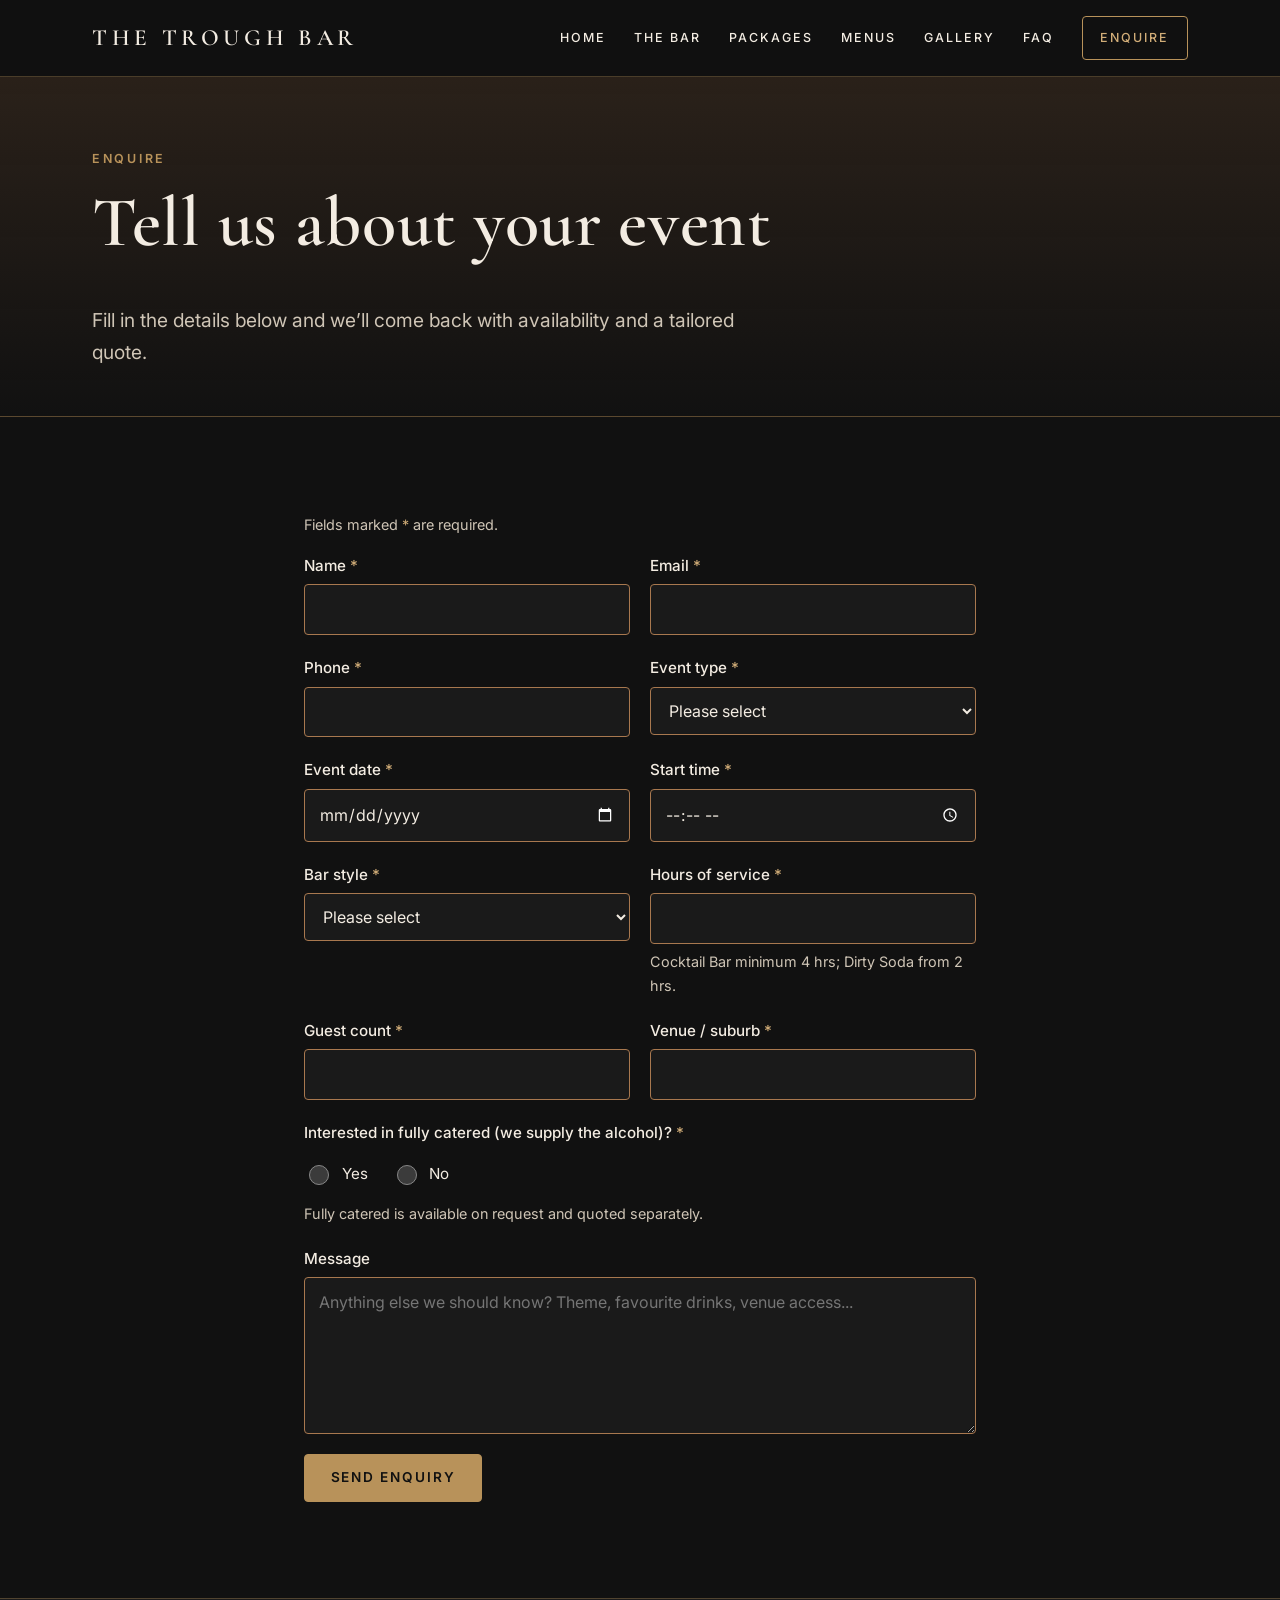
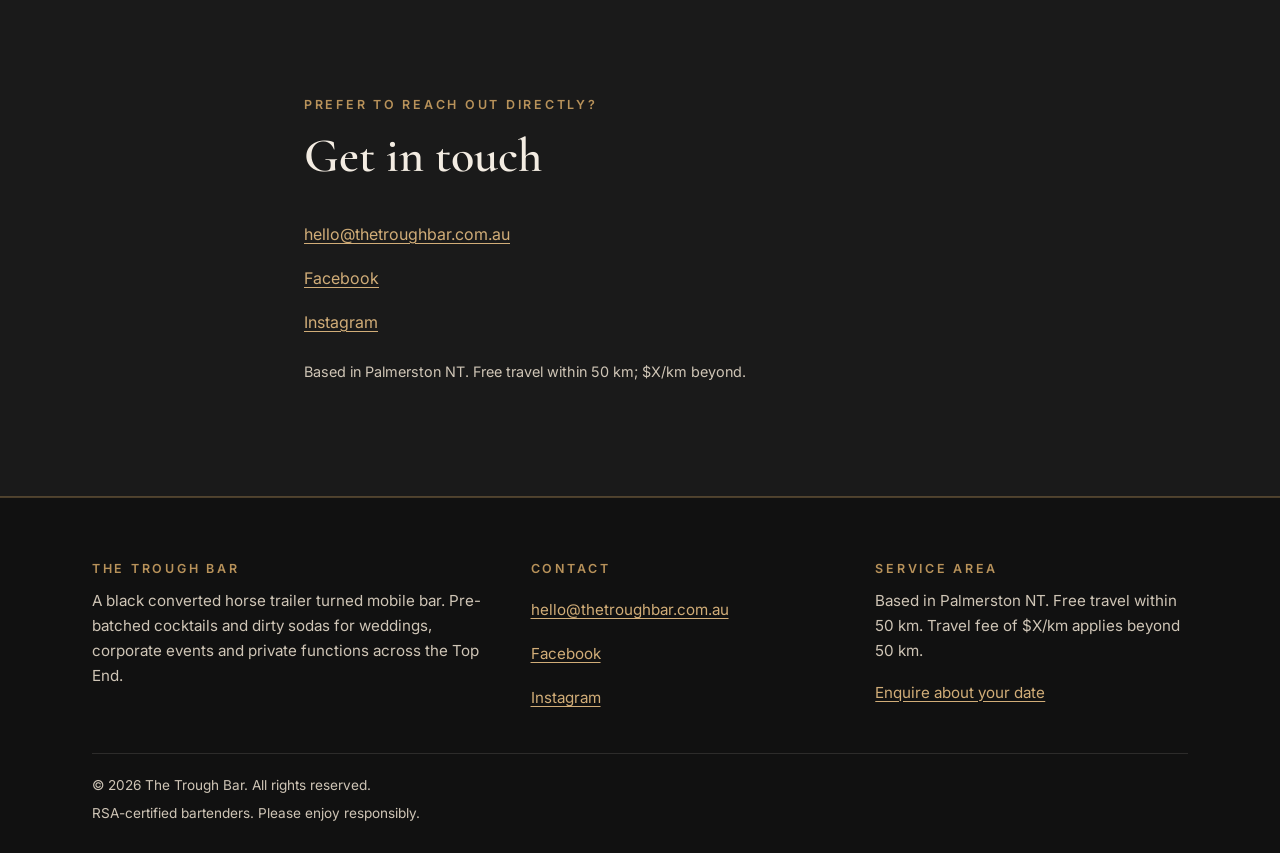
==== enquire.html @ cbacb20b "Build The Trough Bar static website Seven-page mobile-first site (home, the bar, packages, menus, ga" ====
<!DOCTYPE html>
<html lang="en-AU">
<head>
  <meta charset="utf-8">
  <meta name="viewport" content="width=device-width, initial-scale=1">
  <title>Enquire | Book The Trough Bar Mobile Bar, Palmerston NT</title>
  <meta name="description" content="Enquire about booking The Trough Bar for your wedding, corporate event or private function. Tell us your date, venue and guest count for availability and a quote.">
  <meta name="theme-color" content="#111111">
  <meta property="og:type" content="website">
  <meta property="og:site_name" content="The Trough Bar">
  <meta property="og:title" content="Enquire | Book The Trough Bar Mobile Bar, Palmerston NT">
  <meta property="og:description" content="Enquire about booking The Trough Bar for your wedding, corporate event or private function. Tell us your date, venue and guest count for availability and a quote.">
  <link rel="preconnect" href="https://fonts.googleapis.com">
  <link rel="preconnect" href="https://fonts.gstatic.com" crossorigin>
  <link href="https://fonts.googleapis.com/css2?family=Cormorant+Garamond:ital,wght@0,500;0,600;1,500&family=Inter:wght@400;500;600&display=swap" rel="stylesheet">
  <link rel="stylesheet" href="styles.css">
  <script src="main.js"></script>
</head>
<body>
  <a class="skip-link" href="#main">Skip to content</a>

  <header class="site-header">
    <div class="container header-inner">
      <!-- LOGO: replace this text wordmark with the logo image when it is ready -->
      <a class="wordmark" href="index.html">THE TROUGH BAR</a>
      <button class="nav-toggle" type="button" aria-label="Menu" aria-expanded="false" aria-controls="site-nav">
        <span class="nav-toggle__bars" aria-hidden="true"></span>
      </button>
      <nav class="site-nav" id="site-nav" aria-label="Main">
        <ul>
          <li><a href="index.html">Home</a></li>
          <li><a href="the-bar.html">The Bar</a></li>
          <li><a href="packages.html">Packages</a></li>
          <li><a href="menus.html">Menus</a></li>
          <li><a href="gallery.html">Gallery</a></li>
          <li><a href="faq.html">FAQ</a></li>
          <li><a href="enquire.html" aria-current="page" class="nav-cta">Enquire</a></li>
        </ul>
      </nav>
    </div>
  </header>

  <main id="main">
    <section class="page-hero">
      <div class="container">
        <span class="eyebrow">Enquire</span>
        <h1>Tell us about your event</h1>
        <p class="lead">Fill in the details below and we&rsquo;ll come back with availability and a tailored quote.</p>
      </div>
    </section>

    <section class="section">
      <div class="container narrow">
        <p class="muted small">Fields marked <span style="color:var(--brass-lt)">*</span> are required.</p>
        <!-- FORMSPREE: create a form at https://formspree.io, then replace YOUR_FORM_ID below with your form's ID. Submissions are emailed to the address on the Formspree account. -->
        <form class="form" action="https://formspree.io/f/YOUR_FORM_ID" method="POST">
          <input type="hidden" name="_subject" value="New enquiry - The Trough Bar">

          <div class="field">
            <label for="name">Name <span class="req" aria-hidden="true">*</span></label>
            <input id="name" name="name" type="text" autocomplete="name" required>
          </div>
          <div class="field">
            <label for="email">Email <span class="req" aria-hidden="true">*</span></label>
            <input id="email" name="email" type="email" autocomplete="email" inputmode="email" required>
          </div>
          <div class="field">
            <label for="phone">Phone <span class="req" aria-hidden="true">*</span></label>
            <input id="phone" name="phone" type="tel" autocomplete="tel" inputmode="tel" required>
          </div>
          <div class="field">
            <label for="event-type">Event type <span class="req" aria-hidden="true">*</span></label>
            <select id="event-type" name="event_type" required>
              <option value="">Please select</option>
              <option>Wedding</option>
              <option>Corporate</option>
              <option>Private</option>
              <option>Other</option>
            </select>
          </div>
          <div class="field">
            <label for="date">Event date <span class="req" aria-hidden="true">*</span></label>
            <input id="date" name="event_date" type="date" required>
          </div>
          <div class="field">
            <label for="start-time">Start time <span class="req" aria-hidden="true">*</span></label>
            <input id="start-time" name="start_time" type="time" required>
          </div>
          <div class="field">
            <label for="bar-style">Bar style <span class="req" aria-hidden="true">*</span></label>
            <select id="bar-style" name="bar_style" required>
              <option value="">Please select</option>
              <option>Cocktail Bar</option>
              <option>Dirty Soda Bar</option>
              <option>Both</option>
            </select>
          </div>
          <div class="field">
            <label for="hours">Hours of service <span class="req" aria-hidden="true">*</span></label>
            <input id="hours" name="hours_of_service" type="number" inputmode="numeric" min="2" max="12" step="1" aria-describedby="hours-hint" required>
            <p class="hint" id="hours-hint">Cocktail Bar minimum 4 hrs; Dirty Soda from 2 hrs.</p>
          </div>
          <div class="field">
            <label for="guests">Guest count <span class="req" aria-hidden="true">*</span></label>
            <input id="guests" name="guest_count" type="number" inputmode="numeric" min="1" step="1" required>
          </div>
          <div class="field">
            <label for="venue">Venue / suburb <span class="req" aria-hidden="true">*</span></label>
            <input id="venue" name="venue_suburb" type="text" autocomplete="off" required>
          </div>
          <fieldset class="field field--full">
            <legend>Interested in fully catered (we supply the alcohol)? <span class="req" aria-hidden="true">*</span></legend>
            <div class="radio-row">
              <label><input type="radio" name="fully_catered" value="Yes" required> Yes</label>
              <label><input type="radio" name="fully_catered" value="No"> No</label>
            </div>
            <p class="hint">Fully catered is available on request and quoted separately.</p>
          </fieldset>
          <div class="field field--full">
            <label for="message">Message</label>
            <textarea id="message" name="message" rows="5" placeholder="Anything else we should know? Theme, favourite drinks, venue access..."></textarea>
          </div>
          <div class="field field--full">
            <button class="btn" type="submit">Send Enquiry</button>
          </div>
        </form>
      </div>
    </section>

    <section class="section section--alt">
      <div class="container narrow">
        <span class="eyebrow">Prefer to reach out directly?</span>
        <h2>Get in touch</h2>
        <ul class="contact-links">
          <li><a href="mailto:hello@thetroughbar.com.au">hello@thetroughbar.com.au</a></li>
          <li><a href="https://facebook.com/PLACEHOLDER" rel="noopener">Facebook</a></li>
          <li><a href="https://instagram.com/PLACEHOLDER" rel="noopener">Instagram</a></li>
        </ul>
        <p class="muted small" style="margin-top:1rem">Based in Palmerston NT. Free travel within 50&nbsp;km; $X/km beyond.</p>
      </div>
    </section>
  </main>

  <footer class="site-footer">
    <div class="container">
      <div class="footer-grid">
        <div>
          <h2>The Trough Bar</h2>
          <p>A black converted horse trailer turned mobile bar. Pre-batched cocktails and dirty sodas for weddings, corporate events and private functions across the Top End.</p>
        </div>
        <div>
          <h2>Contact</h2>
          <ul>
            <li><a href="mailto:hello@thetroughbar.com.au">hello@thetroughbar.com.au</a></li>
            <li><a href="https://facebook.com/PLACEHOLDER" rel="noopener">Facebook</a></li>
            <li><a href="https://instagram.com/PLACEHOLDER" rel="noopener">Instagram</a></li>
          </ul>
        </div>
        <div>
          <h2>Service area</h2>
          <p>Based in Palmerston NT. Free travel within 50&nbsp;km. Travel fee of $X/km applies beyond 50&nbsp;km.</p>
          <p><a href="enquire.html">Enquire about your date</a></p>
        </div>
      </div>
      <div class="footer-bottom">
        <p>&copy; <span id="year">2026</span> The Trough Bar. All rights reserved.</p>
        <p>RSA-certified bartenders. Please enjoy responsibly.</p>
      </div>
    </div>
  </footer>
</body>
</html>
---- styles.css ----
/* The Trough Bar – shared stylesheet. Mobile-first: base = phones, then 768px and 1100px. */
:root {
  --black: #111;
  --char: #1a1a1a;
  --timber: #6b4a2f;
  --timber-lt: #a8784f;
  --cream: #f3ece2;
  --muted: #cfc5b6;
  --brass: #b8925a;
  --brass-lt: #d1ad78;
  --line: rgba(184, 146, 90, .35);
  --serif: "Cormorant Garamond", Georgia, "Times New Roman", serif;
  --sans: "Inter", system-ui, -apple-system, "Segoe UI", Roboto, Helvetica, Arial, sans-serif;
  --gutter: clamp(1rem, 4vw, 2rem);
  --space: clamp(3rem, 8vw, 6rem);
  --max: 1160px;
  --radius: 4px;
  --header-h: 64px;
}

/* ---------- Base ---------- */
*, *::before, *::after { box-sizing: border-box; }
html {
  color-scheme: dark;
  -webkit-text-size-adjust: 100%;
  text-size-adjust: 100%;
  scroll-behavior: smooth;
  scroll-padding-top: calc(var(--header-h) + 1rem);
}
body {
  margin: 0;
  background: var(--black);
  color: var(--cream);
  font-family: var(--sans);
  font-size: 1rem;
  line-height: 1.65;
  overflow-wrap: break-word;
  -webkit-font-smoothing: antialiased;
}
h1, h2, h3 { font-family: var(--serif); font-weight: 600; line-height: 1.12; margin: 0 0 .6em; text-wrap: balance; }
h1 { font-size: clamp(2.4rem, 8vw, 4.4rem); letter-spacing: .01em; }
h2 { font-size: clamp(1.9rem, 5.5vw, 3rem); }
h3 { font-size: clamp(1.4rem, 3.5vw, 1.75rem); }
p { margin: 0 0 1.1em; }
a { color: var(--brass-lt); text-underline-offset: .2em; }
a:hover { color: var(--cream); }
ul, ol { margin: 0 0 1.1em; padding-left: 1.2em; }
:focus-visible { outline: 2px solid var(--brass-lt); outline-offset: 3px; border-radius: 2px; }
.skip-link { position: absolute; left: -999px; top: 0; z-index: 100; padding: .75rem 1rem; background: var(--brass); color: var(--black); }
.skip-link:focus { left: 0; }

/* ---------- Layout helpers ---------- */
.container { width: 100%; max-width: var(--max); margin: 0 auto; padding: 0 var(--gutter); }
.narrow { max-width: 46rem; }
.section { padding: var(--space) 0; }
.section--alt { background: var(--char); border-top: 1px solid var(--line); border-bottom: 1px solid var(--line); }
.section-head { max-width: 44rem; margin-bottom: clamp(1.5rem, 4vw, 2.5rem); }
.center { text-align: center; margin-left: auto; margin-right: auto; }
.eyebrow { display: block; margin-bottom: .9rem; color: var(--brass); font-size: .78rem; font-weight: 600; letter-spacing: .22em; text-transform: uppercase; }
.lead { color: var(--muted); font-size: clamp(1.05rem, 2.4vw, 1.2rem); }
.muted { color: var(--muted); }
.small { font-size: .9rem; }
.grid { display: grid; gap: clamp(1rem, 3vw, 1.75rem); grid-template-columns: minmax(0, 1fr); }
.split { display: grid; gap: clamp(1.5rem, 5vw, 3.5rem); grid-template-columns: minmax(0, 1fr); align-items: center; }
.stack > * + * { margin-top: 1.25rem; }

/* ---------- Buttons ---------- */
.btn {
  display: inline-flex; align-items: center; justify-content: center;
  min-height: 48px; padding: .75rem 1.6rem;
  background: var(--brass); color: var(--black);
  border: 1px solid var(--brass); border-radius: var(--radius);
  font: 600 .85rem/1.2 var(--sans); letter-spacing: .14em; text-transform: uppercase; text-decoration: none;
  cursor: pointer; transition: background-color .2s, color .2s;
}
.btn:hover { background: var(--brass-lt); border-color: var(--brass-lt); color: var(--black); }
.btn--ghost { background: transparent; color: var(--cream); }
.btn--ghost:hover { background: var(--cream); border-color: var(--cream); color: var(--black); }
.btn-row { display: flex; flex-wrap: wrap; gap: .75rem; margin-top: 1.75rem; }
.center .btn-row, .btn-row.center { justify-content: center; }

/* ---------- Header and navigation ---------- */
.site-header { position: sticky; top: 0; z-index: 50; background: rgba(17, 17, 17, .97); border-bottom: 1px solid var(--line); }
.header-inner { display: flex; flex-wrap: wrap; align-items: center; justify-content: space-between; min-height: var(--header-h); }
.wordmark {
  display: inline-flex; align-items: center; min-height: 44px;
  color: var(--cream); font-family: var(--serif); font-size: clamp(1.15rem, 5vw, 1.45rem); font-weight: 600;
  letter-spacing: .2em; text-decoration: none; white-space: nowrap;
}
.wordmark:hover { color: var(--brass-lt); }
.nav-toggle {
  display: none; align-items: center; justify-content: center;
  width: 48px; height: 48px; margin-right: -.5rem; padding: 0;
  background: none; border: 0; color: var(--cream); cursor: pointer;
}
.js .nav-toggle { display: inline-flex; }
.nav-toggle__bars, .nav-toggle__bars::before, .nav-toggle__bars::after {
  display: block; width: 24px; height: 2px; background: currentColor; transition: transform .2s;
}
.nav-toggle__bars { position: relative; }
.nav-toggle__bars::before, .nav-toggle__bars::after { content: ""; position: absolute; left: 0; }
.nav-toggle__bars::before { top: -7px; }
.nav-toggle__bars::after { top: 7px; }
.nav-toggle[aria-expanded="true"] .nav-toggle__bars { background: transparent; }
.nav-toggle[aria-expanded="true"] .nav-toggle__bars::before { transform: translateY(7px) rotate(45deg); }
.nav-toggle[aria-expanded="true"] .nav-toggle__bars::after { transform: translateY(-7px) rotate(-45deg); }
.site-nav { flex-basis: 100%; max-height: calc(100vh - var(--header-h)); overflow-y: auto; }
.js .site-nav { display: none; }
.js .site-nav.is-open { display: block; }
.site-nav ul { list-style: none; margin: 0; padding: 0 0 1rem; }
.site-nav li { border-top: 1px solid rgba(243, 236, 226, .1); }
.site-nav a {
  display: flex; align-items: center; min-height: 48px;
  color: var(--cream); font-size: .85rem; font-weight: 500; letter-spacing: .16em; text-decoration: none; text-transform: uppercase;
}
.site-nav a:hover, .site-nav a[aria-current="page"] { color: var(--brass-lt); }

/* ---------- Image placeholders ---------- */
.ph {
  display: flex; align-items: center; justify-content: center;
  width: 100%; aspect-ratio: 4 / 3; padding: 1rem;
  background: linear-gradient(135deg, var(--black) 0%, var(--timber) 55%, var(--char) 100%);
  border: 1px solid var(--brass); border-radius: var(--radius);
  color: var(--cream); font-size: .85rem; letter-spacing: .03em; text-align: center;
}
.ph--wide { aspect-ratio: 16 / 9; }
.ph--tall { aspect-ratio: 4 / 5; }
.ph span { max-width: 28ch; }

/* ---------- Hero ---------- */
.hero { padding: clamp(2.5rem, 7vw, 5rem) 0 var(--space); background: radial-gradient(ellipse at 80% 0%, rgba(107, 74, 47, .35), transparent 60%); }
.hero-grid { display: grid; gap: clamp(1.75rem, 5vw, 3.5rem); grid-template-columns: minmax(0, 1fr); align-items: center; }
.page-hero { padding: clamp(2.5rem, 7vw, 4.5rem) 0 clamp(2rem, 5vw, 3rem); background: linear-gradient(180deg, rgba(107, 74, 47, .28), transparent); border-bottom: 1px solid var(--line); }
.page-hero .lead { max-width: 42rem; margin-bottom: 0; }

/* ---------- Cards ---------- */
.card { display: flex; flex-direction: column; padding: clamp(1.25rem, 4vw, 2rem); background: var(--char); border: 1px solid var(--line); border-radius: var(--radius); }
.section--alt .card { background: var(--black); }
.card--feature { border-color: var(--brass); box-shadow: inset 0 3px 0 var(--brass); }
.card .ph { margin-bottom: 1.25rem; }
.card > :last-child { margin-bottom: 0; }
.card .btn { margin-top: auto; align-self: flex-start; }
.card-meta { color: var(--muted); font-size: .8rem; font-weight: 600; letter-spacing: .14em; text-transform: uppercase; }
.price { margin: .25rem 0 1rem; color: var(--brass-lt); font-family: var(--serif); font-size: 2.4rem; font-weight: 600; line-height: 1; }
.price small { color: var(--muted); font-family: var(--sans); font-size: .8rem; font-weight: 500; letter-spacing: .14em; text-transform: uppercase; }
.note { padding: 1rem 1.25rem; background: rgba(107, 74, 47, .22); border-left: 3px solid var(--brass); border-radius: var(--radius); }
.note > :last-child { margin-bottom: 0; }

/* ---------- Lists ---------- */
.ticks { list-style: none; padding: 0; }
.ticks li { position: relative; padding: .3rem 0 .3rem 1.75rem; }
.ticks li::before {
  content: ""; position: absolute; left: .3rem; top: .7rem;
  width: .4rem; height: .75rem; border: solid var(--brass); border-width: 0 2px 2px 0; transform: rotate(45deg);
}
.steps { list-style: none; padding: 0; counter-reset: step; }
.steps li { counter-increment: step; padding-top: 1rem; border-top: 1px solid var(--brass); }
.steps li::before { content: "0" counter(step); display: block; margin-bottom: .5rem; color: var(--brass); font-family: var(--serif); font-size: 2.6rem; line-height: 1; }
.price-list { list-style: none; padding: 0; margin: 0; }
.price-list li { display: flex; justify-content: space-between; gap: 1rem; padding: .9rem 0; border-bottom: 1px solid var(--line); }
.price-list strong { color: var(--brass-lt); font-weight: 600; white-space: nowrap; }
.menu-list { list-style: none; padding: 0; margin: 0; }
.menu-list li { padding: 1.1rem 0; border-bottom: 1px solid var(--line); }
.menu-list h3 { margin-bottom: .2rem; }
.menu-list p { margin: 0; color: var(--muted); }

/* ---------- FAQ accordion ---------- */
.faq details { border-bottom: 1px solid var(--line); }
.faq details:first-of-type { border-top: 1px solid var(--line); }
.faq summary {
  display: flex; align-items: center; justify-content: space-between; gap: 1rem;
  min-height: 56px; padding: .9rem 0; cursor: pointer; list-style: none;
  font-family: var(--serif); font-size: clamp(1.2rem, 3.5vw, 1.45rem); font-weight: 600; line-height: 1.25;
}
.faq summary::-webkit-details-marker { display: none; }
.faq summary::after { content: "+"; flex: none; color: var(--brass); font-family: var(--sans); font-size: 1.6rem; font-weight: 400; line-height: 1; transition: transform .2s; }
.faq details[open] summary::after { transform: rotate(45deg); }
.faq .answer { padding: 0 0 1.25rem; color: var(--muted); max-width: 44rem; }
.faq .answer > :last-child { margin-bottom: 0; }

/* ---------- Forms ---------- */
.form { display: grid; gap: 1.25rem; grid-template-columns: minmax(0, 1fr); }
.field { min-width: 0; margin: 0; padding: 0; border: 0; }
.field label, .field legend { display: block; margin-bottom: .4rem; padding: 0; font-size: .95rem; font-weight: 500; }
.field .req { color: var(--brass-lt); }
input, select, textarea {
  display: block; width: 100%; min-width: 0; min-height: 48px; padding: .7rem .85rem;
  background: var(--char); color: var(--cream);
  border: 1px solid var(--timber-lt); border-radius: var(--radius);
  font: inherit; font-size: 1rem; /* 16px minimum prevents iOS zoom */
}
input[type="date"], input[type="time"] { -webkit-appearance: none; appearance: none; }
textarea { min-height: 9rem; resize: vertical; }
input:focus-visible, select:focus-visible, textarea:focus-visible { outline-offset: 1px; border-color: var(--brass-lt); }
.hint { margin: .4rem 0 0; color: var(--muted); font-size: .9rem; }
.radio-row { display: flex; flex-wrap: wrap; gap: .5rem 1.5rem; }
.radio-row label { display: inline-flex; align-items: center; gap: .6rem; min-height: 44px; margin: 0; font-weight: 400; cursor: pointer; }
.radio-row input { width: 1.25rem; height: 1.25rem; min-height: 0; padding: 0; accent-color: var(--brass); }

/* ---------- CTA band ---------- */
.cta-band { padding: var(--space) 0; text-align: center; background: linear-gradient(135deg, var(--timber) 0%, #3a2819 55%, var(--char) 100%); border-top: 1px solid var(--brass); }
.cta-band p { max-width: 36rem; margin-left: auto; margin-right: auto; }

/* ---------- Footer ---------- */
.site-footer { padding: clamp(2.5rem, 6vw, 4rem) 0 1.5rem; background: var(--black); border-top: 1px solid var(--line); color: var(--muted); font-size: .95rem; }
.footer-grid { display: grid; gap: 2rem; grid-template-columns: minmax(0, 1fr); }
.site-footer h2 { margin-bottom: .75rem; color: var(--brass); font-family: var(--sans); font-size: .78rem; letter-spacing: .22em; text-transform: uppercase; }
.site-footer ul { list-style: none; margin: 0; padding: 0; }
.site-footer li a, .contact-links a { display: inline-flex; align-items: center; min-height: 44px; }
.footer-bottom { margin-top: 2rem; padding-top: 1.25rem; border-top: 1px solid rgba(243, 236, 226, .12); font-size: .85rem; }
.footer-bottom p { margin: 0 0 .3rem; }
.contact-links { list-style: none; margin: 0; padding: 0; }

/* ---------- Tablet: 768px and up ---------- */
@media (min-width: 768px) {
  .grid--2, .grid--3 { grid-template-columns: repeat(2, minmax(0, 1fr)); }
  .split { grid-template-columns: repeat(2, minmax(0, 1fr)); }
  .form { grid-template-columns: repeat(2, minmax(0, 1fr)); }
  .field--full { grid-column: 1 / -1; }
  .steps { display: grid; gap: 2rem; grid-template-columns: repeat(3, minmax(0, 1fr)); }
  .footer-grid { grid-template-columns: 1.3fr 1fr 1fr; }
}

/* ---------- Desktop: 1100px and up ---------- */
@media (min-width: 1100px) {
  :root { --header-h: 76px; }
  .js .nav-toggle { display: none; }
  .site-nav, .js .site-nav { display: block; flex-basis: auto; overflow: visible; }
  .site-nav ul { display: flex; align-items: center; gap: 1.75rem; padding: 0; }
  .site-nav li { border: 0; }
  .site-nav a { font-size: .78rem; }
  .site-nav a.nav-cta { min-height: 44px; padding: 0 1.1rem; border: 1px solid var(--brass); border-radius: var(--radius); color: var(--brass-lt); }
  .site-nav a.nav-cta:hover { background: var(--brass); color: var(--black); }
  .grid--3 { grid-template-columns: repeat(3, minmax(0, 1fr)); }
  .hero-grid { grid-template-columns: 1fr 1.1fr; }
  .split--flip > :first-child { order: 2; }
}

/* ---------- Reduced motion ---------- */
@media (prefers-reduced-motion: reduce) {
  html { scroll-behavior: auto; }
  *, *::before, *::after { transition: none !important; animation: none !important; }
}
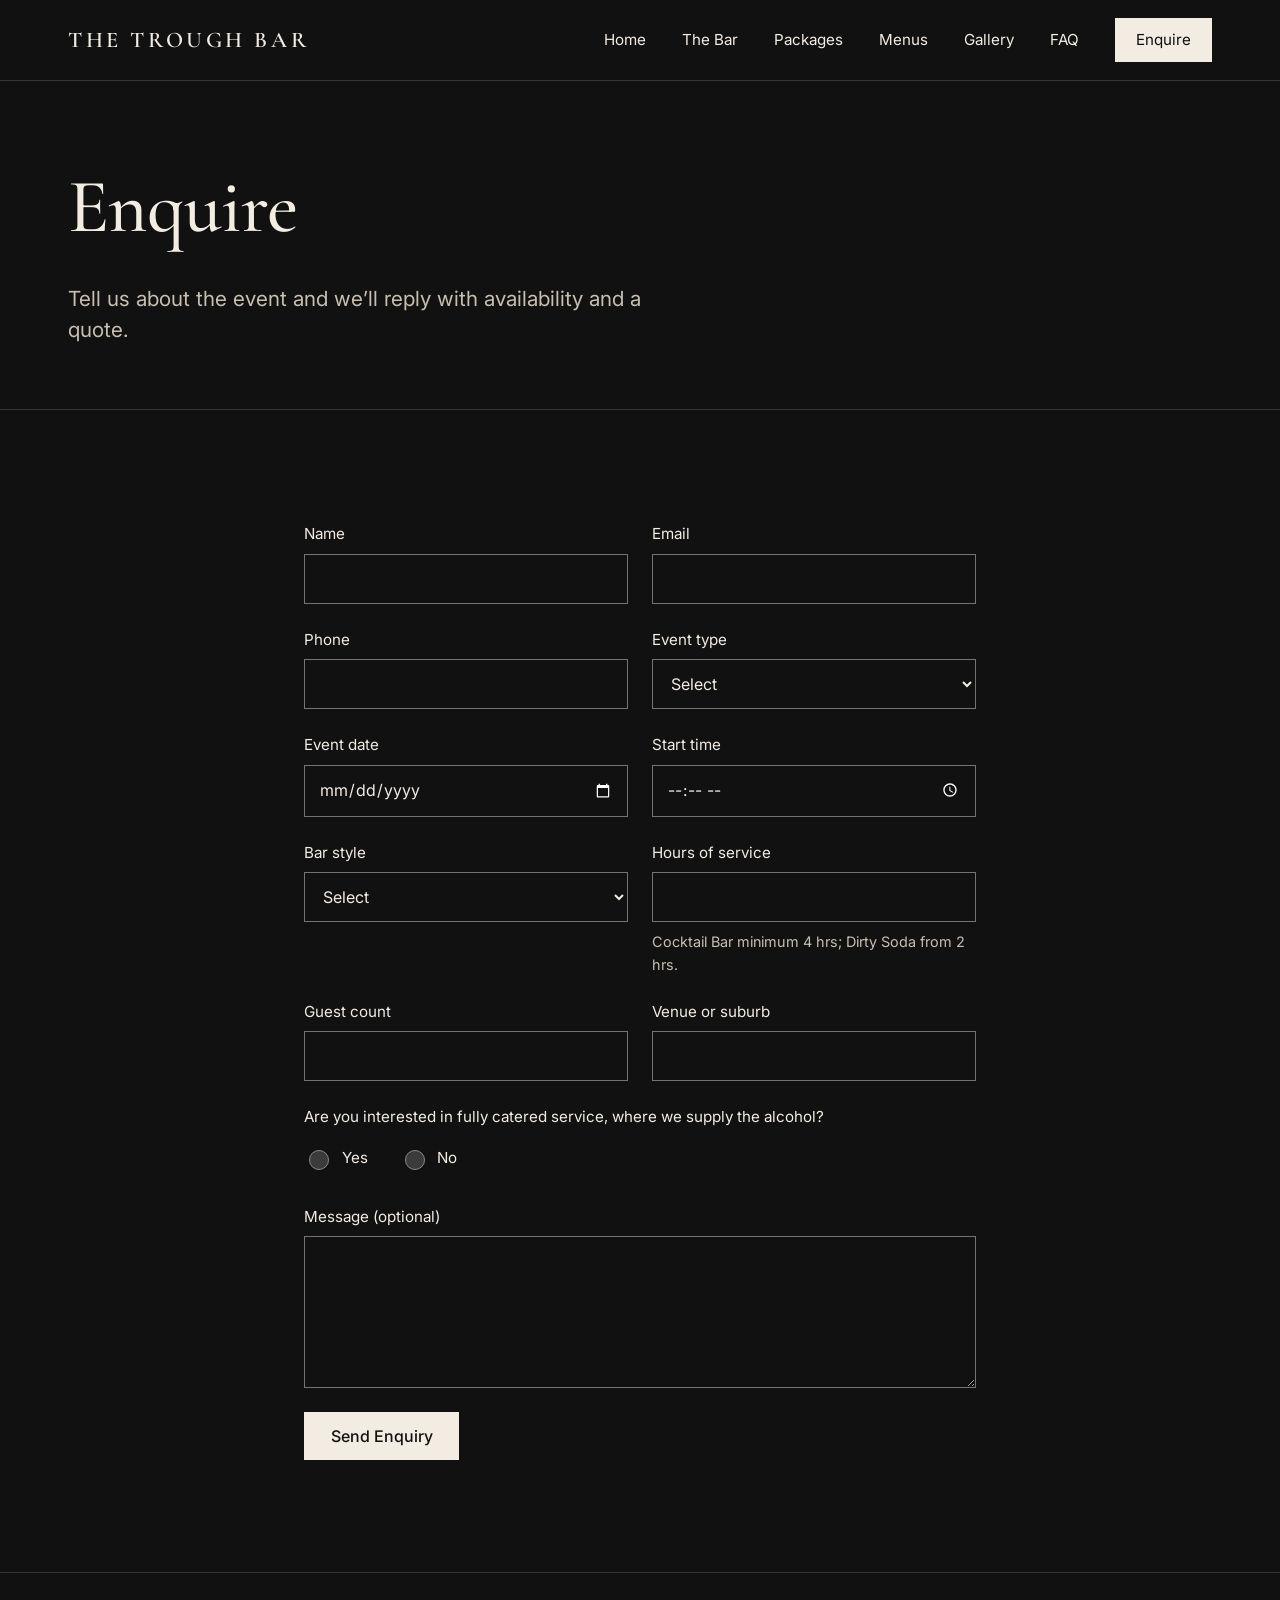
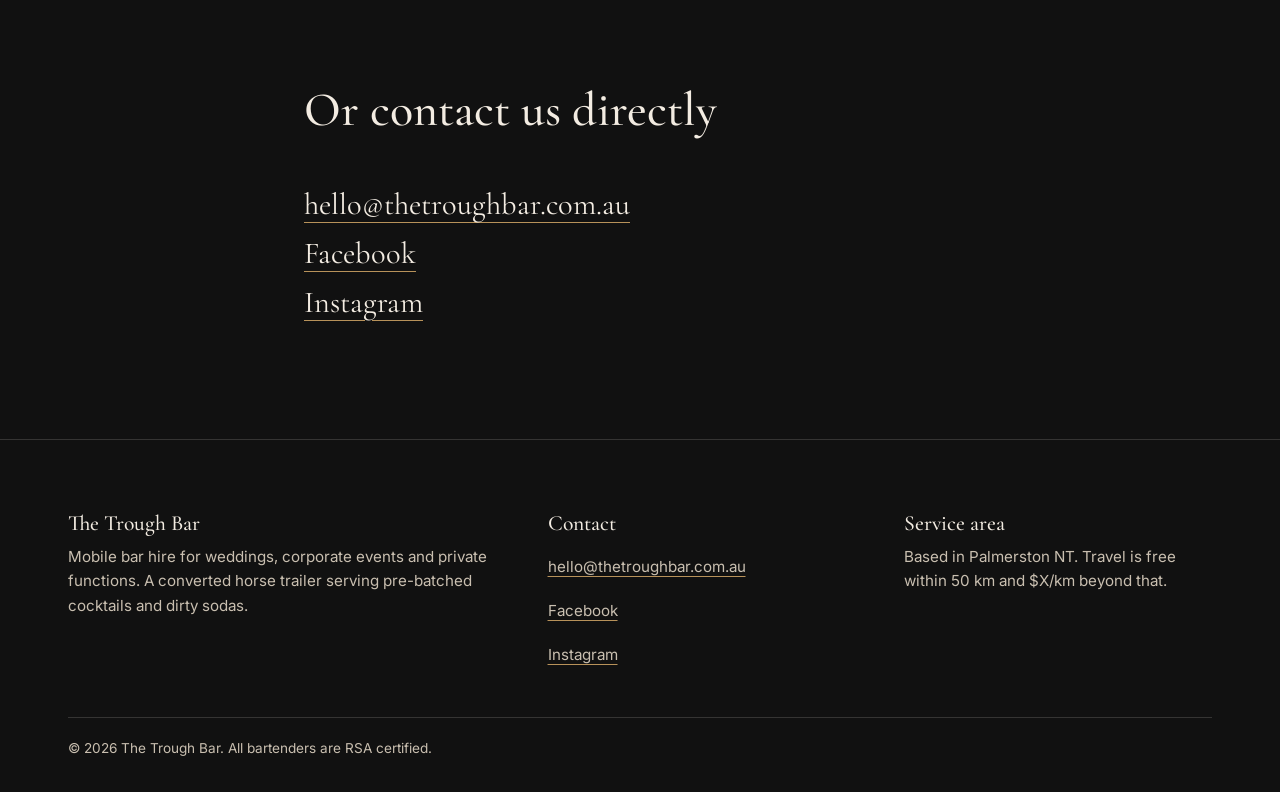
==== commit f013d51a: "Redesign site with a plainer editorial layout and copy Replace boxed cards, uppercase eyebrow labels" ====
--- a/enquire.html
+++ b/enquire.html
@@ -12,7 +12,7 @@
   <meta property="og:description" content="Enquire about booking The Trough Bar for your wedding, corporate event or private function. Tell us your date, venue and guest count for availability and a quote.">
   <link rel="preconnect" href="https://fonts.googleapis.com">
   <link rel="preconnect" href="https://fonts.gstatic.com" crossorigin>
-  <link href="https://fonts.googleapis.com/css2?family=Cormorant+Garamond:ital,wght@0,500;0,600;1,500&family=Inter:wght@400;500;600&display=swap" rel="stylesheet">
+  <link href="https://fonts.googleapis.com/css2?family=Cormorant+Garamond:ital,wght@0,500;0,600;1,500&family=Inter:wght@400;500&display=swap" rel="stylesheet">
   <link rel="stylesheet" href="styles.css">
   <script src="main.js"></script>
 </head>
@@ -43,35 +43,33 @@
   <main id="main">
     <section class="page-hero">
       <div class="container">
-        <span class="eyebrow">Enquire</span>
-        <h1>Tell us about your event</h1>
-        <p class="lead">Fill in the details below and we&rsquo;ll come back with availability and a tailored quote.</p>
+        <h1>Enquire</h1>
+        <p class="lead">Tell us about the event and we&rsquo;ll reply with availability and a quote.</p>
       </div>
     </section>
 
     <section class="section">
       <div class="container narrow">
-        <p class="muted small">Fields marked <span style="color:var(--brass-lt)">*</span> are required.</p>
         <!-- FORMSPREE: create a form at https://formspree.io, then replace YOUR_FORM_ID below with your form's ID. Submissions are emailed to the address on the Formspree account. -->
         <form class="form" action="https://formspree.io/f/YOUR_FORM_ID" method="POST">
           <input type="hidden" name="_subject" value="New enquiry - The Trough Bar">
 
           <div class="field">
-            <label for="name">Name <span class="req" aria-hidden="true">*</span></label>
+            <label for="name">Name</label>
             <input id="name" name="name" type="text" autocomplete="name" required>
           </div>
           <div class="field">
-            <label for="email">Email <span class="req" aria-hidden="true">*</span></label>
+            <label for="email">Email</label>
             <input id="email" name="email" type="email" autocomplete="email" inputmode="email" required>
           </div>
           <div class="field">
-            <label for="phone">Phone <span class="req" aria-hidden="true">*</span></label>
+            <label for="phone">Phone</label>
             <input id="phone" name="phone" type="tel" autocomplete="tel" inputmode="tel" required>
           </div>
           <div class="field">
-            <label for="event-type">Event type <span class="req" aria-hidden="true">*</span></label>
+            <label for="event-type">Event type</label>
             <select id="event-type" name="event_type" required>
-              <option value="">Please select</option>
+              <option value="">Select</option>
               <option>Wedding</option>
               <option>Corporate</option>
               <option>Private</option>
@@ -79,46 +77,45 @@
             </select>
           </div>
           <div class="field">
-            <label for="date">Event date <span class="req" aria-hidden="true">*</span></label>
+            <label for="date">Event date</label>
             <input id="date" name="event_date" type="date" required>
           </div>
           <div class="field">
-            <label for="start-time">Start time <span class="req" aria-hidden="true">*</span></label>
+            <label for="start-time">Start time</label>
             <input id="start-time" name="start_time" type="time" required>
           </div>
           <div class="field">
-            <label for="bar-style">Bar style <span class="req" aria-hidden="true">*</span></label>
+            <label for="bar-style">Bar style</label>
             <select id="bar-style" name="bar_style" required>
-              <option value="">Please select</option>
+              <option value="">Select</option>
               <option>Cocktail Bar</option>
               <option>Dirty Soda Bar</option>
               <option>Both</option>
             </select>
           </div>
           <div class="field">
-            <label for="hours">Hours of service <span class="req" aria-hidden="true">*</span></label>
+            <label for="hours">Hours of service</label>
             <input id="hours" name="hours_of_service" type="number" inputmode="numeric" min="2" max="12" step="1" aria-describedby="hours-hint" required>
             <p class="hint" id="hours-hint">Cocktail Bar minimum 4 hrs; Dirty Soda from 2 hrs.</p>
           </div>
           <div class="field">
-            <label for="guests">Guest count <span class="req" aria-hidden="true">*</span></label>
+            <label for="guests">Guest count</label>
             <input id="guests" name="guest_count" type="number" inputmode="numeric" min="1" step="1" required>
           </div>
           <div class="field">
-            <label for="venue">Venue / suburb <span class="req" aria-hidden="true">*</span></label>
+            <label for="venue">Venue or suburb</label>
             <input id="venue" name="venue_suburb" type="text" autocomplete="off" required>
           </div>
           <fieldset class="field field--full">
-            <legend>Interested in fully catered (we supply the alcohol)? <span class="req" aria-hidden="true">*</span></legend>
+            <legend>Are you interested in fully catered service, where we supply the alcohol?</legend>
             <div class="radio-row">
               <label><input type="radio" name="fully_catered" value="Yes" required> Yes</label>
               <label><input type="radio" name="fully_catered" value="No"> No</label>
             </div>
-            <p class="hint">Fully catered is available on request and quoted separately.</p>
           </fieldset>
           <div class="field field--full">
-            <label for="message">Message</label>
-            <textarea id="message" name="message" rows="5" placeholder="Anything else we should know? Theme, favourite drinks, venue access..."></textarea>
+            <label for="message">Message (optional)</label>
+            <textarea id="message" name="message" rows="5"></textarea>
           </div>
           <div class="field field--full">
             <button class="btn" type="submit">Send Enquiry</button>
@@ -127,16 +124,14 @@
       </div>
     </section>
 
-    <section class="section section--alt">
+    <section class="section">
       <div class="container narrow">
-        <span class="eyebrow">Prefer to reach out directly?</span>
-        <h2>Get in touch</h2>
+        <h2>Or contact us directly</h2>
         <ul class="contact-links">
           <li><a href="mailto:hello@thetroughbar.com.au">hello@thetroughbar.com.au</a></li>
           <li><a href="https://facebook.com/PLACEHOLDER" rel="noopener">Facebook</a></li>
           <li><a href="https://instagram.com/PLACEHOLDER" rel="noopener">Instagram</a></li>
         </ul>
-        <p class="muted small" style="margin-top:1rem">Based in Palmerston NT. Free travel within 50&nbsp;km; $X/km beyond.</p>
       </div>
     </section>
   </main>
@@ -146,7 +141,7 @@
       <div class="footer-grid">
         <div>
           <h2>The Trough Bar</h2>
-          <p>A black converted horse trailer turned mobile bar. Pre-batched cocktails and dirty sodas for weddings, corporate events and private functions across the Top End.</p>
+          <p>Mobile bar hire for weddings, corporate events and private functions. A converted horse trailer serving pre-batched cocktails and dirty sodas.</p>
         </div>
         <div>
           <h2>Contact</h2>
@@ -158,13 +153,11 @@
         </div>
         <div>
           <h2>Service area</h2>
-          <p>Based in Palmerston NT. Free travel within 50&nbsp;km. Travel fee of $X/km applies beyond 50&nbsp;km.</p>
-          <p><a href="enquire.html">Enquire about your date</a></p>
+          <p>Based in Palmerston NT. Travel is free within 50&nbsp;km and $X/km beyond that.</p>
         </div>
       </div>
       <div class="footer-bottom">
-        <p>&copy; <span id="year">2026</span> The Trough Bar. All rights reserved.</p>
-        <p>RSA-certified bartenders. Please enjoy responsibly.</p>
+        <p>&copy; <span id="year">2026</span> The Trough Bar. All bartenders are RSA certified.</p>
       </div>
     </div>
   </footer>
--- a/styles.css
+++ b/styles.css
@@ -5,98 +5,68 @@
   --timber: #6b4a2f;
   --timber-lt: #a8784f;
   --cream: #f3ece2;
-  --muted: #cfc5b6;
+  --muted: #c9bfb0;
   --brass: #b8925a;
-  --brass-lt: #d1ad78;
-  --line: rgba(184, 146, 90, .35);
+  --rule: rgba(243, 236, 226, .16);
+  --field: rgba(243, 236, 226, .45);
   --serif: "Cormorant Garamond", Georgia, "Times New Roman", serif;
   --sans: "Inter", system-ui, -apple-system, "Segoe UI", Roboto, Helvetica, Arial, sans-serif;
-  --gutter: clamp(1rem, 4vw, 2rem);
-  --space: clamp(3rem, 8vw, 6rem);
-  --max: 1160px;
-  --radius: 4px;
+  --gutter: clamp(1.25rem, 5vw, 3rem);
+  --space: clamp(3.5rem, 9vw, 7rem);
+  --max: 1240px;
   --header-h: 64px;
 }
 
 /* ---------- Base ---------- */
 *, *::before, *::after { box-sizing: border-box; }
-html {
-  color-scheme: dark;
-  -webkit-text-size-adjust: 100%;
-  text-size-adjust: 100%;
-  scroll-behavior: smooth;
-  scroll-padding-top: calc(var(--header-h) + 1rem);
-}
-body {
-  margin: 0;
-  background: var(--black);
-  color: var(--cream);
-  font-family: var(--sans);
-  font-size: 1rem;
-  line-height: 1.65;
-  overflow-wrap: break-word;
-  -webkit-font-smoothing: antialiased;
-}
-h1, h2, h3 { font-family: var(--serif); font-weight: 600; line-height: 1.12; margin: 0 0 .6em; text-wrap: balance; }
-h1 { font-size: clamp(2.4rem, 8vw, 4.4rem); letter-spacing: .01em; }
-h2 { font-size: clamp(1.9rem, 5.5vw, 3rem); }
-h3 { font-size: clamp(1.4rem, 3.5vw, 1.75rem); }
-p { margin: 0 0 1.1em; }
-a { color: var(--brass-lt); text-underline-offset: .2em; }
-a:hover { color: var(--cream); }
-ul, ol { margin: 0 0 1.1em; padding-left: 1.2em; }
-:focus-visible { outline: 2px solid var(--brass-lt); outline-offset: 3px; border-radius: 2px; }
-.skip-link { position: absolute; left: -999px; top: 0; z-index: 100; padding: .75rem 1rem; background: var(--brass); color: var(--black); }
-.skip-link:focus { left: 0; }
-
-/* ---------- Layout helpers ---------- */
+html { color-scheme: dark; -webkit-text-size-adjust: 100%; text-size-adjust: 100%; scroll-padding-top: calc(var(--header-h) + 1rem); }
+body { margin: 0; background: var(--black); color: var(--cream); font: 400 1rem/1.6 var(--sans); overflow-wrap: break-word; -webkit-font-smoothing: antialiased; }
+h1, h2, h3 { margin: 0 0 .5em; font-family: var(--serif); font-weight: 500; line-height: 1.08; }
+h1 { font-size: clamp(2.6rem, 9.5vw, 5.75rem); line-height: 1; letter-spacing: -.01em; }
+h2 { font-size: clamp(2rem, 5.5vw, 3rem); }
+h3 { font-size: clamp(1.5rem, 3.6vw, 1.85rem); }
+p { margin: 0 0 1em; }
+p, li { max-width: 40rem; }
+a { color: var(--cream); text-decoration-color: var(--brass); text-decoration-thickness: 1px; text-underline-offset: .25em; }
+a:hover { color: var(--brass); }
+ul, ol { margin: 0 0 1em; padding-left: 1.2em; }
+:focus-visible { outline: 2px solid var(--brass); outline-offset: 3px; }
+.skip-link { position: absolute; top: -100px; left: 0; z-index: 100; padding: .75rem 1rem; background: var(--cream); color: var(--black); }
+.skip-link:focus { top: 0; }
+
+/* ---------- Layout ---------- */
 .container { width: 100%; max-width: var(--max); margin: 0 auto; padding: 0 var(--gutter); }
-.narrow { max-width: 46rem; }
-.section { padding: var(--space) 0; }
-.section--alt { background: var(--char); border-top: 1px solid var(--line); border-bottom: 1px solid var(--line); }
-.section-head { max-width: 44rem; margin-bottom: clamp(1.5rem, 4vw, 2.5rem); }
-.center { text-align: center; margin-left: auto; margin-right: auto; }
-.eyebrow { display: block; margin-bottom: .9rem; color: var(--brass); font-size: .78rem; font-weight: 600; letter-spacing: .22em; text-transform: uppercase; }
-.lead { color: var(--muted); font-size: clamp(1.05rem, 2.4vw, 1.2rem); }
+.narrow { max-width: 48rem; }
+.section { padding: var(--space) 0; border-top: 1px solid var(--rule); }
+.section > .container > h2:first-child { margin-bottom: clamp(1.5rem, 4vw, 2.75rem); }
+.lead { color: var(--muted); font-size: clamp(1.1rem, 2.4vw, 1.3rem); line-height: 1.5; }
 .muted { color: var(--muted); }
 .small { font-size: .9rem; }
-.grid { display: grid; gap: clamp(1rem, 3vw, 1.75rem); grid-template-columns: minmax(0, 1fr); }
-.split { display: grid; gap: clamp(1.5rem, 5vw, 3.5rem); grid-template-columns: minmax(0, 1fr); align-items: center; }
-.stack > * + * { margin-top: 1.25rem; }
-
-/* ---------- Buttons ---------- */
+.grid { display: grid; gap: clamp(2.5rem, 5vw, 3.5rem) clamp(1.5rem, 4vw, 3rem); grid-template-columns: minmax(0, 1fr); }
+.grid--tight { gap: clamp(.75rem, 2vw, 1.25rem); }
+.cols { display: grid; gap: 1.5rem; grid-template-columns: minmax(0, 1fr); }
+.cols > * > :last-child { margin-bottom: 0; }
+.aside { margin-top: 2rem; padding-left: 1.25rem; border-left: 1px solid var(--brass); }
+
+/* ---------- Buttons and links ---------- */
 .btn {
-  display: inline-flex; align-items: center; justify-content: center;
-  min-height: 48px; padding: .75rem 1.6rem;
-  background: var(--brass); color: var(--black);
-  border: 1px solid var(--brass); border-radius: var(--radius);
-  font: 600 .85rem/1.2 var(--sans); letter-spacing: .14em; text-transform: uppercase; text-decoration: none;
-  cursor: pointer; transition: background-color .2s, color .2s;
-}
-.btn:hover { background: var(--brass-lt); border-color: var(--brass-lt); color: var(--black); }
-.btn--ghost { background: transparent; color: var(--cream); }
-.btn--ghost:hover { background: var(--cream); border-color: var(--cream); color: var(--black); }
-.btn-row { display: flex; flex-wrap: wrap; gap: .75rem; margin-top: 1.75rem; }
-.center .btn-row, .btn-row.center { justify-content: center; }
+  display: inline-flex; align-items: center; justify-content: center; min-height: 48px; padding: .6rem 1.6rem;
+  background: var(--cream); color: var(--black); border: 1px solid var(--cream); border-radius: 0;
+  font: 500 1rem/1.2 var(--sans); text-decoration: none; cursor: pointer;
+}
+.btn:hover { background: var(--brass); border-color: var(--brass); color: var(--black); }
+.btn--line { background: transparent; color: var(--cream); }
+.actions { display: flex; flex-wrap: wrap; align-items: center; gap: .75rem 1rem; margin-top: 1.75rem; }
+.more { display: inline-flex; align-items: center; min-height: 44px; }
+.more::after { content: "\2192"; margin-left: .5em; color: var(--brass); }
 
 /* ---------- Header and navigation ---------- */
-.site-header { position: sticky; top: 0; z-index: 50; background: rgba(17, 17, 17, .97); border-bottom: 1px solid var(--line); }
+.site-header { position: sticky; top: 0; z-index: 50; background: var(--black); border-bottom: 1px solid var(--rule); }
 .header-inner { display: flex; flex-wrap: wrap; align-items: center; justify-content: space-between; min-height: var(--header-h); }
-.wordmark {
-  display: inline-flex; align-items: center; min-height: 44px;
-  color: var(--cream); font-family: var(--serif); font-size: clamp(1.15rem, 5vw, 1.45rem); font-weight: 600;
-  letter-spacing: .2em; text-decoration: none; white-space: nowrap;
-}
-.wordmark:hover { color: var(--brass-lt); }
-.nav-toggle {
-  display: none; align-items: center; justify-content: center;
-  width: 48px; height: 48px; margin-right: -.5rem; padding: 0;
-  background: none; border: 0; color: var(--cream); cursor: pointer;
-}
+.wordmark { display: inline-flex; align-items: center; min-height: 44px; font-family: var(--serif); font-size: clamp(1.15rem, 5vw, 1.4rem); font-weight: 600; letter-spacing: .16em; text-decoration: none; white-space: nowrap; }
+.nav-toggle { display: none; align-items: center; justify-content: center; width: 48px; height: 48px; margin-right: -.75rem; padding: 0; background: none; border: 0; color: var(--cream); cursor: pointer; }
 .js .nav-toggle { display: inline-flex; }
-.nav-toggle__bars, .nav-toggle__bars::before, .nav-toggle__bars::after {
-  display: block; width: 24px; height: 2px; background: currentColor; transition: transform .2s;
-}
+.nav-toggle__bars, .nav-toggle__bars::before, .nav-toggle__bars::after { display: block; width: 22px; height: 1px; background: currentColor; }
 .nav-toggle__bars { position: relative; }
 .nav-toggle__bars::before, .nav-toggle__bars::after { content: ""; position: absolute; left: 0; }
 .nav-toggle__bars::before { top: -7px; }
@@ -107,137 +77,141 @@
 .site-nav { flex-basis: 100%; max-height: calc(100vh - var(--header-h)); overflow-y: auto; }
 .js .site-nav { display: none; }
 .js .site-nav.is-open { display: block; }
-.site-nav ul { list-style: none; margin: 0; padding: 0 0 1rem; }
-.site-nav li { border-top: 1px solid rgba(243, 236, 226, .1); }
-.site-nav a {
-  display: flex; align-items: center; min-height: 48px;
-  color: var(--cream); font-size: .85rem; font-weight: 500; letter-spacing: .16em; text-decoration: none; text-transform: uppercase;
-}
-.site-nav a:hover, .site-nav a[aria-current="page"] { color: var(--brass-lt); }
+.site-nav ul { list-style: none; margin: 0; padding: 0 0 1.25rem; }
+.site-nav li { max-width: none; border-top: 1px solid var(--rule); }
+.site-nav a { display: flex; align-items: center; min-height: 52px; font-family: var(--serif); font-size: 1.5rem; text-decoration: none; }
+.site-nav a[aria-current="page"] { color: var(--brass); }
 
 /* ---------- Image placeholders ---------- */
 .ph {
-  display: flex; align-items: center; justify-content: center;
-  width: 100%; aspect-ratio: 4 / 3; padding: 1rem;
-  background: linear-gradient(135deg, var(--black) 0%, var(--timber) 55%, var(--char) 100%);
-  border: 1px solid var(--brass); border-radius: var(--radius);
-  color: var(--cream); font-size: .85rem; letter-spacing: .03em; text-align: center;
-}
-.ph--wide { aspect-ratio: 16 / 9; }
+  display: flex; align-items: center; justify-content: center; width: 100%; aspect-ratio: 4 / 3; padding: 1rem;
+  background: linear-gradient(160deg, #15110e 0%, var(--timber) 130%); border: 1px solid var(--brass);
+  color: var(--cream); font-size: .85rem; text-align: center;
+}
+.ph span { max-width: 30ch; }
+.ph--wide, .ph--hero { aspect-ratio: 3 / 2; }
 .ph--tall { aspect-ratio: 4 / 5; }
-.ph span { max-width: 28ch; }
+figure { margin: 0; }
 
 /* ---------- Hero ---------- */
-.hero { padding: clamp(2.5rem, 7vw, 5rem) 0 var(--space); background: radial-gradient(ellipse at 80% 0%, rgba(107, 74, 47, .35), transparent 60%); }
-.hero-grid { display: grid; gap: clamp(1.75rem, 5vw, 3.5rem); grid-template-columns: minmax(0, 1fr); align-items: center; }
-.page-hero { padding: clamp(2.5rem, 7vw, 4.5rem) 0 clamp(2rem, 5vw, 3rem); background: linear-gradient(180deg, rgba(107, 74, 47, .28), transparent); border-bottom: 1px solid var(--line); }
-.page-hero .lead { max-width: 42rem; margin-bottom: 0; }
-
-/* ---------- Cards ---------- */
-.card { display: flex; flex-direction: column; padding: clamp(1.25rem, 4vw, 2rem); background: var(--char); border: 1px solid var(--line); border-radius: var(--radius); }
-.section--alt .card { background: var(--black); }
-.card--feature { border-color: var(--brass); box-shadow: inset 0 3px 0 var(--brass); }
-.card .ph { margin-bottom: 1.25rem; }
-.card > :last-child { margin-bottom: 0; }
-.card .btn { margin-top: auto; align-self: flex-start; }
-.card-meta { color: var(--muted); font-size: .8rem; font-weight: 600; letter-spacing: .14em; text-transform: uppercase; }
-.price { margin: .25rem 0 1rem; color: var(--brass-lt); font-family: var(--serif); font-size: 2.4rem; font-weight: 600; line-height: 1; }
-.price small { color: var(--muted); font-family: var(--sans); font-size: .8rem; font-weight: 500; letter-spacing: .14em; text-transform: uppercase; }
-.note { padding: 1rem 1.25rem; background: rgba(107, 74, 47, .22); border-left: 3px solid var(--brass); border-radius: var(--radius); }
-.note > :last-child { margin-bottom: 0; }
+.hero { padding: clamp(2.5rem, 7vw, 5.5rem) 0 var(--space); }
+.hero h1 { max-width: 15ch; }
+.hero .lead { max-width: 34rem; }
+.hero .ph { margin-top: clamp(2.5rem, 6vw, 4.5rem); }
+.page-hero { padding: clamp(2.5rem, 7vw, 5.5rem) 0 clamp(2.5rem, 6vw, 4rem); }
+.page-hero h1 { max-width: 18ch; font-size: clamp(2.5rem, 8vw, 4.75rem); }
+.page-hero .lead { max-width: 38rem; margin-bottom: 0; }
+
+/* ---------- Content blocks ---------- */
+.block .ph { margin-bottom: 1.5rem; }
+.block > :last-child { margin-bottom: 0; }
+.block p { color: var(--muted); }
+.block .more { margin-top: .25rem; }
+.tier { display: flex; flex-direction: column; padding-top: 1.5rem; border-top: 1px solid var(--cream); }
+.tier h3 { margin-bottom: .15em; font-size: clamp(1.9rem, 4.5vw, 2.3rem); }
+.tier .more { margin-top: auto; padding-top: 1rem; }
+.price { margin: 1.25rem 0; font-family: var(--serif); font-size: 2.75rem; line-height: 1; }
+.price small { color: var(--muted); font-family: var(--sans); font-size: .9rem; }
+.panel { padding: clamp(1.5rem, 4vw, 2.25rem); border: 1px solid var(--brass); }
+.panel > :last-child { margin-bottom: 0; }
 
 /* ---------- Lists ---------- */
-.ticks { list-style: none; padding: 0; }
-.ticks li { position: relative; padding: .3rem 0 .3rem 1.75rem; }
-.ticks li::before {
-  content: ""; position: absolute; left: .3rem; top: .7rem;
-  width: .4rem; height: .75rem; border: solid var(--brass); border-width: 0 2px 2px 0; transform: rotate(45deg);
-}
-.steps { list-style: none; padding: 0; counter-reset: step; }
-.steps li { counter-increment: step; padding-top: 1rem; border-top: 1px solid var(--brass); }
-.steps li::before { content: "0" counter(step); display: block; margin-bottom: .5rem; color: var(--brass); font-family: var(--serif); font-size: 2.6rem; line-height: 1; }
-.price-list { list-style: none; padding: 0; margin: 0; }
-.price-list li { display: flex; justify-content: space-between; gap: 1rem; padding: .9rem 0; border-bottom: 1px solid var(--line); }
-.price-list strong { color: var(--brass-lt); font-weight: 600; white-space: nowrap; }
-.menu-list { list-style: none; padding: 0; margin: 0; }
-.menu-list li { padding: 1.1rem 0; border-bottom: 1px solid var(--line); }
-.menu-list h3 { margin-bottom: .2rem; }
+.plain-list, .steps, .price-list, .menu-list { list-style: none; margin: 0; padding: 0; }
+.plain-list li, .price-list li, .menu-list li, .steps li { max-width: none; border-bottom: 1px solid var(--rule); }
+.plain-list li { padding: .7rem 0; }
+.tier .plain-list { margin-bottom: 1rem; color: var(--muted); font-size: .95rem; }
+.steps { counter-reset: step; }
+.steps li { counter-increment: step; display: grid; grid-template-columns: 2.75rem minmax(0, 1fr); padding: 1.5rem 0; }
+.steps li:first-child { padding-top: 0; }
+.steps li::before { content: counter(step); color: var(--brass); font-family: var(--serif); font-size: 1.85rem; line-height: 1.08; }
+.steps h3 { margin-bottom: .3em; }
+.steps p { margin: 0; color: var(--muted); }
+.price-list li { display: flex; justify-content: space-between; gap: 1.5rem; padding: 1rem 0; }
+.price-list li:first-child, .menu-list li:first-child { border-top: 1px solid var(--rule); }
+.price-list strong { font-weight: 500; white-space: nowrap; }
+.menu-list li { padding: 1.25rem 0; }
+.menu-list h3 { margin-bottom: .2em; }
 .menu-list p { margin: 0; color: var(--muted); }
 
 /* ---------- FAQ accordion ---------- */
-.faq details { border-bottom: 1px solid var(--line); }
-.faq details:first-of-type { border-top: 1px solid var(--line); }
-.faq summary {
-  display: flex; align-items: center; justify-content: space-between; gap: 1rem;
-  min-height: 56px; padding: .9rem 0; cursor: pointer; list-style: none;
-  font-family: var(--serif); font-size: clamp(1.2rem, 3.5vw, 1.45rem); font-weight: 600; line-height: 1.25;
-}
+.faq details { border-bottom: 1px solid var(--rule); }
+.faq details:first-of-type { border-top: 1px solid var(--rule); }
+.faq summary { display: flex; align-items: center; justify-content: space-between; gap: 1.5rem; min-height: 64px; padding: 1rem 0; cursor: pointer; list-style: none; font-family: var(--serif); font-size: clamp(1.35rem, 3.6vw, 1.7rem); line-height: 1.2; }
 .faq summary::-webkit-details-marker { display: none; }
-.faq summary::after { content: "+"; flex: none; color: var(--brass); font-family: var(--sans); font-size: 1.6rem; font-weight: 400; line-height: 1; transition: transform .2s; }
-.faq details[open] summary::after { transform: rotate(45deg); }
-.faq .answer { padding: 0 0 1.25rem; color: var(--muted); max-width: 44rem; }
+.faq summary::after { content: "+"; flex: none; color: var(--brass); font: 300 1.75rem/1 var(--sans); }
+.faq details[open] summary::after { content: "\2212"; }
+.faq .answer { padding: 0 0 1.5rem; color: var(--muted); }
 .faq .answer > :last-child { margin-bottom: 0; }
 
 /* ---------- Forms ---------- */
-.form { display: grid; gap: 1.25rem; grid-template-columns: minmax(0, 1fr); }
+.form { display: grid; gap: 1.5rem; grid-template-columns: minmax(0, 1fr); }
 .field { min-width: 0; margin: 0; padding: 0; border: 0; }
-.field label, .field legend { display: block; margin-bottom: .4rem; padding: 0; font-size: .95rem; font-weight: 500; }
-.field .req { color: var(--brass-lt); }
+.field label, .field legend { display: block; margin-bottom: .45rem; padding: 0; font-size: .95rem; }
 input, select, textarea {
-  display: block; width: 100%; min-width: 0; min-height: 48px; padding: .7rem .85rem;
-  background: var(--char); color: var(--cream);
-  border: 1px solid var(--timber-lt); border-radius: var(--radius);
+  display: block; width: 100%; min-width: 0; min-height: 50px; padding: .7rem .85rem;
+  background: transparent; color: var(--cream); border: 1px solid var(--field); border-radius: 0;
   font: inherit; font-size: 1rem; /* 16px minimum prevents iOS zoom */
 }
+select { background: var(--black); }
 input[type="date"], input[type="time"] { -webkit-appearance: none; appearance: none; }
 textarea { min-height: 9rem; resize: vertical; }
-input:focus-visible, select:focus-visible, textarea:focus-visible { outline-offset: 1px; border-color: var(--brass-lt); }
-.hint { margin: .4rem 0 0; color: var(--muted); font-size: .9rem; }
-.radio-row { display: flex; flex-wrap: wrap; gap: .5rem 1.5rem; }
-.radio-row label { display: inline-flex; align-items: center; gap: .6rem; min-height: 44px; margin: 0; font-weight: 400; cursor: pointer; }
+input:focus-visible, select:focus-visible, textarea:focus-visible { outline-offset: 0; border-color: var(--brass); }
+.hint { margin: .45rem 0 0; color: var(--muted); font-size: .9rem; }
+.radio-row { display: flex; flex-wrap: wrap; gap: .5rem 2rem; }
+.radio-row label { display: inline-flex; align-items: center; gap: .6rem; min-height: 44px; margin: 0; cursor: pointer; }
 .radio-row input { width: 1.25rem; height: 1.25rem; min-height: 0; padding: 0; accent-color: var(--brass); }
-
-/* ---------- CTA band ---------- */
-.cta-band { padding: var(--space) 0; text-align: center; background: linear-gradient(135deg, var(--timber) 0%, #3a2819 55%, var(--char) 100%); border-top: 1px solid var(--brass); }
-.cta-band p { max-width: 36rem; margin-left: auto; margin-right: auto; }
+.contact-links { list-style: none; margin: 0; padding: 0; }
+.contact-links a, .site-footer li a { display: inline-flex; align-items: center; min-height: 44px; }
+.contact-links a { font-family: var(--serif); font-size: clamp(1.4rem, 4.5vw, 1.9rem); }
+
+/* ---------- Closing band ---------- */
+.closing { padding: var(--space) 0; background: var(--timber); }
+.closing h2 { margin-bottom: 0; font-size: clamp(2.2rem, 6.5vw, 3.75rem); }
+.closing .actions { margin-top: 1.5rem; }
+.closing a:not(.btn):hover { color: var(--black); }
+.closing a:not(.btn) { text-decoration-color: var(--cream); }
 
 /* ---------- Footer ---------- */
-.site-footer { padding: clamp(2.5rem, 6vw, 4rem) 0 1.5rem; background: var(--black); border-top: 1px solid var(--line); color: var(--muted); font-size: .95rem; }
+.site-footer { padding: clamp(3rem, 7vw, 4.5rem) 0 2rem; background: var(--black); border-top: 1px solid var(--rule); color: var(--muted); font-size: .95rem; }
 .footer-grid { display: grid; gap: 2rem; grid-template-columns: minmax(0, 1fr); }
-.site-footer h2 { margin-bottom: .75rem; color: var(--brass); font-family: var(--sans); font-size: .78rem; letter-spacing: .22em; text-transform: uppercase; }
+.site-footer h2 { margin-bottom: .6rem; color: var(--cream); font-size: 1.35rem; }
 .site-footer ul { list-style: none; margin: 0; padding: 0; }
-.site-footer li a, .contact-links a { display: inline-flex; align-items: center; min-height: 44px; }
-.footer-bottom { margin-top: 2rem; padding-top: 1.25rem; border-top: 1px solid rgba(243, 236, 226, .12); font-size: .85rem; }
-.footer-bottom p { margin: 0 0 .3rem; }
-.contact-links { list-style: none; margin: 0; padding: 0; }
+.site-footer a { color: var(--muted); }
+.site-footer a:hover { color: var(--cream); }
+.footer-bottom { margin-top: 2.5rem; padding-top: 1.25rem; border-top: 1px solid var(--rule); font-size: .85rem; }
+.footer-bottom p { margin: 0; }
 
 /* ---------- Tablet: 768px and up ---------- */
 @media (min-width: 768px) {
   .grid--2, .grid--3 { grid-template-columns: repeat(2, minmax(0, 1fr)); }
-  .split { grid-template-columns: repeat(2, minmax(0, 1fr)); }
+  .plain-list--2 { columns: 2; column-gap: 3rem; }
+  .plain-list--2 li { break-inside: avoid; }
   .form { grid-template-columns: repeat(2, minmax(0, 1fr)); }
   .field--full { grid-column: 1 / -1; }
-  .steps { display: grid; gap: 2rem; grid-template-columns: repeat(3, minmax(0, 1fr)); }
-  .footer-grid { grid-template-columns: 1.3fr 1fr 1fr; }
+  .ph--wide { aspect-ratio: 16 / 9; }
+  .ph--hero { aspect-ratio: 2 / 1; }
+  .footer-grid { grid-template-columns: 1.4fr 1fr 1fr; gap: 3rem; }
 }
 
 /* ---------- Desktop: 1100px and up ---------- */
 @media (min-width: 1100px) {
-  :root { --header-h: 76px; }
+  :root { --header-h: 80px; }
   .js .nav-toggle { display: none; }
   .site-nav, .js .site-nav { display: block; flex-basis: auto; overflow: visible; }
-  .site-nav ul { display: flex; align-items: center; gap: 1.75rem; padding: 0; }
+  .site-nav ul { display: flex; align-items: center; gap: 2.25rem; padding: 0; }
   .site-nav li { border: 0; }
-  .site-nav a { font-size: .78rem; }
-  .site-nav a.nav-cta { min-height: 44px; padding: 0 1.1rem; border: 1px solid var(--brass); border-radius: var(--radius); color: var(--brass-lt); }
-  .site-nav a.nav-cta:hover { background: var(--brass); color: var(--black); }
+  .site-nav a { min-height: 44px; font-family: var(--sans); font-size: .95rem; }
+  .site-nav a:not(.nav-cta)[aria-current="page"] { color: var(--cream); text-decoration: underline; text-decoration-color: var(--brass); text-underline-offset: .5em; }
+  .site-nav a.nav-cta { padding: 0 1.25rem; border: 1px solid var(--cream); }
+  .site-nav a.nav-cta:hover, .site-nav a.nav-cta[aria-current="page"] { background: var(--cream); color: var(--black); }
   .grid--3 { grid-template-columns: repeat(3, minmax(0, 1fr)); }
-  .hero-grid { grid-template-columns: 1fr 1.1fr; }
-  .split--flip > :first-child { order: 2; }
+  .cols { grid-template-columns: minmax(0, 5fr) minmax(0, 7fr); gap: 4rem; }
+  .cols--even { grid-template-columns: repeat(2, minmax(0, 1fr)); gap: 5rem; align-items: center; }
+  .cols--flip > :first-child { order: 2; }
+  .ph--hero { aspect-ratio: 21 / 9; }
 }
 
 /* ---------- Reduced motion ---------- */
 @media (prefers-reduced-motion: reduce) {
-  html { scroll-behavior: auto; }
-  *, *::before, *::after { transition: none !important; animation: none !important; }
-}
+  *, *::before, *::after { transition: none !important; animation: none !important; scroll-behavior: auto !important; }
+}
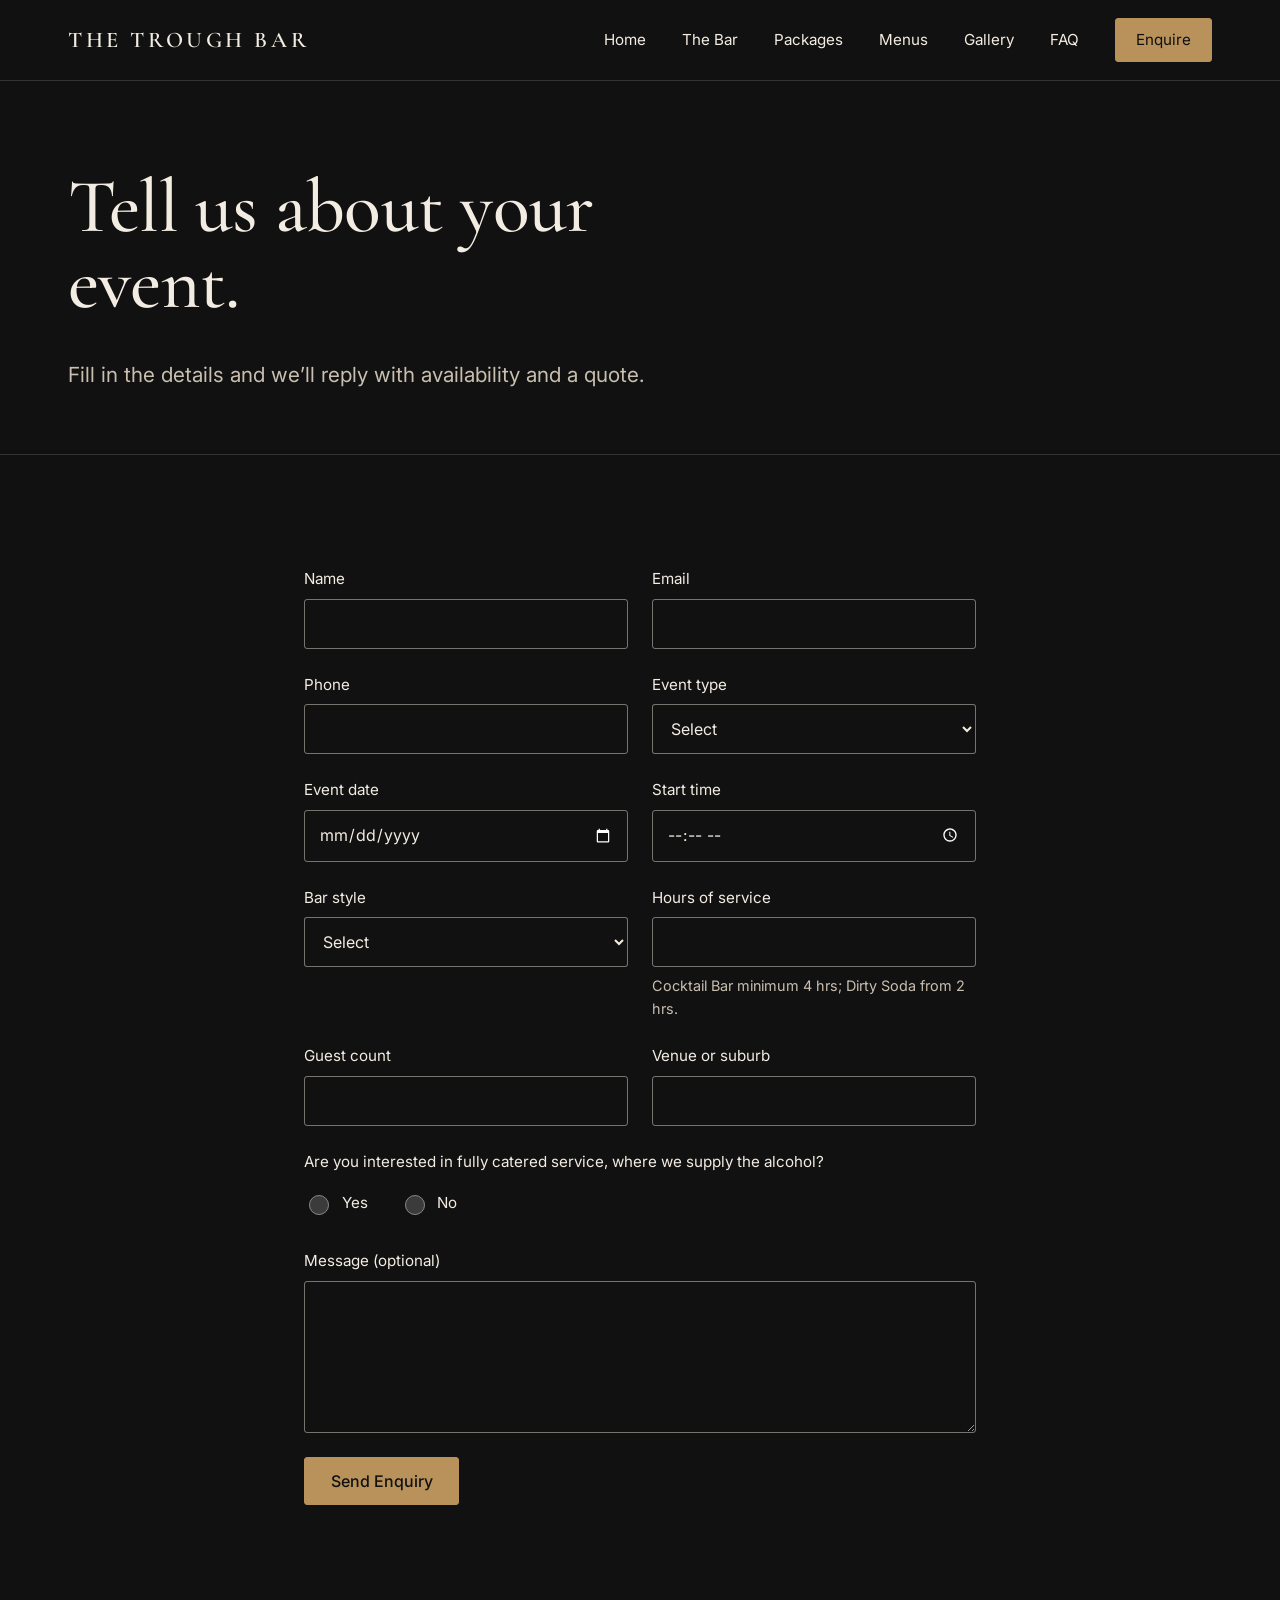
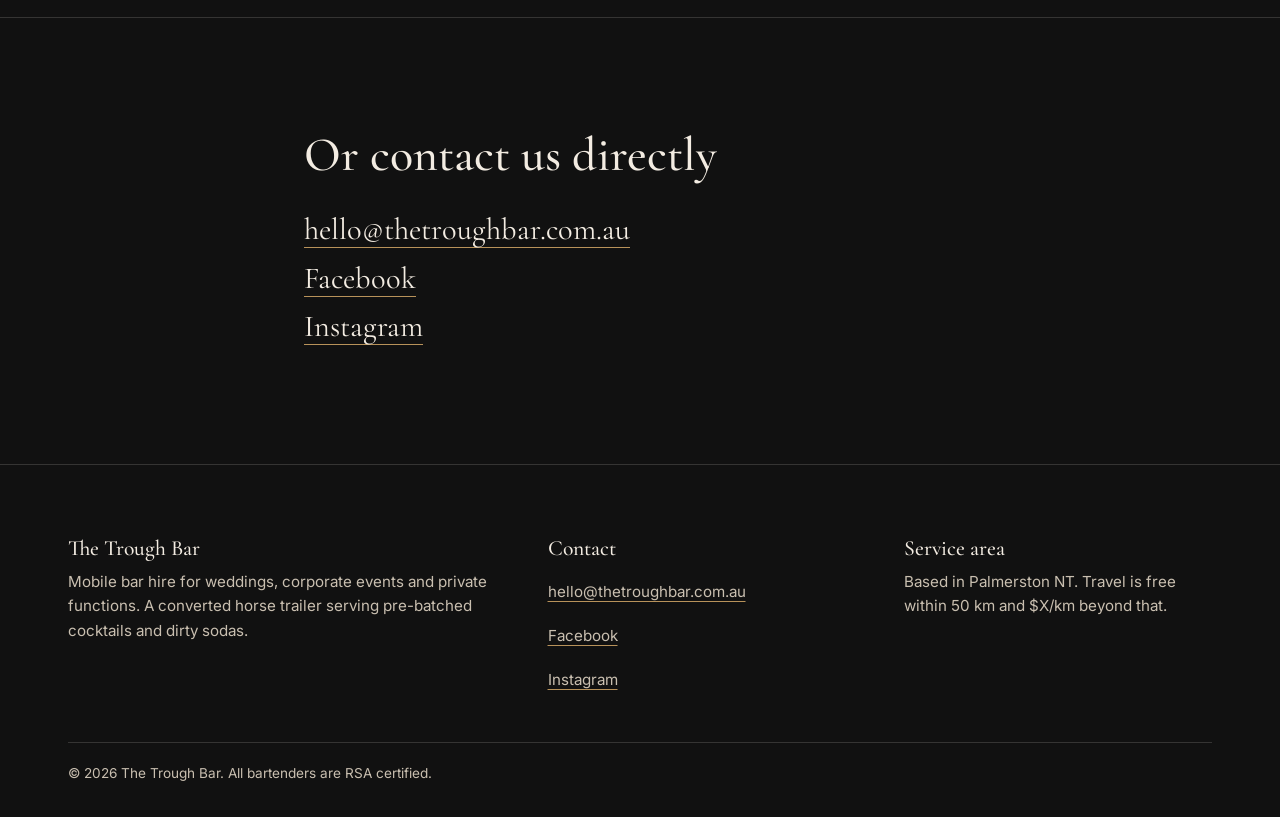
==== commit b713471a: "Blend the two designs: restore playful copy and warm accents Keep the editorial layout, and bring ba" ====
--- a/enquire.html
+++ b/enquire.html
@@ -43,8 +43,8 @@
   <main id="main">
     <section class="page-hero">
       <div class="container">
-        <h1>Enquire</h1>
-        <p class="lead">Tell us about the event and we&rsquo;ll reply with availability and a quote.</p>
+        <h1>Tell us about your event.</h1>
+        <p class="lead">Fill in the details and we&rsquo;ll reply with availability and a quote.</p>
       </div>
     </section>
 
--- a/styles.css
+++ b/styles.css
@@ -7,6 +7,7 @@
   --cream: #f3ece2;
   --muted: #c9bfb0;
   --brass: #b8925a;
+  --brass-lt: #d1ad78;
   --rule: rgba(243, 236, 226, .16);
   --field: rgba(243, 236, 226, .45);
   --serif: "Cormorant Garamond", Georgia, "Times New Roman", serif;
@@ -38,7 +39,10 @@
 .container { width: 100%; max-width: var(--max); margin: 0 auto; padding: 0 var(--gutter); }
 .narrow { max-width: 48rem; }
 .section { padding: var(--space) 0; border-top: 1px solid var(--rule); }
-.section > .container > h2:first-child { margin-bottom: clamp(1.5rem, 4vw, 2.75rem); }
+.section--alt { background: var(--char); }
+.section-head { margin-bottom: clamp(1.75rem, 4vw, 3rem); }
+.section-head h2 { max-width: 20ch; margin-bottom: 0; }
+.eyebrow { display: block; margin-bottom: 1rem; color: var(--brass); font-size: .78rem; font-weight: 500; letter-spacing: .2em; text-transform: uppercase; }
 .lead { color: var(--muted); font-size: clamp(1.1rem, 2.4vw, 1.3rem); line-height: 1.5; }
 .muted { color: var(--muted); }
 .small { font-size: .9rem; }
@@ -51,11 +55,11 @@
 /* ---------- Buttons and links ---------- */
 .btn {
   display: inline-flex; align-items: center; justify-content: center; min-height: 48px; padding: .6rem 1.6rem;
-  background: var(--cream); color: var(--black); border: 1px solid var(--cream); border-radius: 0;
+  background: var(--brass); color: var(--black); border: 1px solid var(--brass); border-radius: 3px;
   font: 500 1rem/1.2 var(--sans); text-decoration: none; cursor: pointer;
 }
-.btn:hover { background: var(--brass); border-color: var(--brass); color: var(--black); }
-.btn--line { background: transparent; color: var(--cream); }
+.btn:hover { background: var(--cream); border-color: var(--cream); color: var(--black); }
+.btn--line { background: transparent; border-color: var(--cream); color: var(--cream); }
 .actions { display: flex; flex-wrap: wrap; align-items: center; gap: .75rem 1rem; margin-top: 1.75rem; }
 .more { display: inline-flex; align-items: center; min-height: 44px; }
 .more::after { content: "\2192"; margin-left: .5em; color: var(--brass); }
@@ -85,7 +89,7 @@
 /* ---------- Image placeholders ---------- */
 .ph {
   display: flex; align-items: center; justify-content: center; width: 100%; aspect-ratio: 4 / 3; padding: 1rem;
-  background: linear-gradient(160deg, #15110e 0%, var(--timber) 130%); border: 1px solid var(--brass);
+  background: linear-gradient(160deg, #15110e 0%, var(--timber) 130%); border: 1px solid var(--brass); border-radius: 3px;
   color: var(--cream); font-size: .85rem; text-align: center;
 }
 .ph span { max-width: 30ch; }
@@ -94,7 +98,7 @@
 figure { margin: 0; }
 
 /* ---------- Hero ---------- */
-.hero { padding: clamp(2.5rem, 7vw, 5.5rem) 0 var(--space); }
+.hero { padding: clamp(2.5rem, 7vw, 5.5rem) 0 var(--space); background: radial-gradient(ellipse at 85% 0%, rgba(107, 74, 47, .4), transparent 60%); }
 .hero h1 { max-width: 15ch; }
 .hero .lead { max-width: 34rem; }
 .hero .ph { margin-top: clamp(2.5rem, 6vw, 4.5rem); }
@@ -103,6 +107,7 @@
 .page-hero .lead { max-width: 38rem; margin-bottom: 0; }
 
 /* ---------- Content blocks ---------- */
+.card { padding: clamp(1.25rem, 3.5vw, 2rem); background: var(--black); border: 1px solid var(--brass); border-radius: 3px; }
 .block .ph { margin-bottom: 1.5rem; }
 .block > :last-child { margin-bottom: 0; }
 .block p { color: var(--muted); }
@@ -110,9 +115,10 @@
 .tier { display: flex; flex-direction: column; padding-top: 1.5rem; border-top: 1px solid var(--cream); }
 .tier h3 { margin-bottom: .15em; font-size: clamp(1.9rem, 4.5vw, 2.3rem); }
 .tier .more { margin-top: auto; padding-top: 1rem; }
-.price { margin: 1.25rem 0; font-family: var(--serif); font-size: 2.75rem; line-height: 1; }
+.tier--feature { border-top: 3px solid var(--brass); }
+.price { margin: 1.25rem 0; font-family: var(--serif); font-size: 2.75rem; line-height: 1; color: var(--brass-lt); }
 .price small { color: var(--muted); font-family: var(--sans); font-size: .9rem; }
-.panel { padding: clamp(1.5rem, 4vw, 2.25rem); border: 1px solid var(--brass); }
+.panel { padding: clamp(1.5rem, 4vw, 2.25rem); border: 1px solid var(--brass); border-radius: 3px; }
 .panel > :last-child { margin-bottom: 0; }
 
 /* ---------- Lists ---------- */
@@ -149,7 +155,7 @@
 .field label, .field legend { display: block; margin-bottom: .45rem; padding: 0; font-size: .95rem; }
 input, select, textarea {
   display: block; width: 100%; min-width: 0; min-height: 50px; padding: .7rem .85rem;
-  background: transparent; color: var(--cream); border: 1px solid var(--field); border-radius: 0;
+  background: transparent; color: var(--cream); border: 1px solid var(--field); border-radius: 3px;
   font: inherit; font-size: 1rem; /* 16px minimum prevents iOS zoom */
 }
 select { background: var(--black); }
@@ -165,7 +171,9 @@
 .contact-links a { font-family: var(--serif); font-size: clamp(1.4rem, 4.5vw, 1.9rem); }
 
 /* ---------- Closing band ---------- */
-.closing { padding: var(--space) 0; background: var(--timber); }
+.closing { padding: var(--space) 0; background: linear-gradient(120deg, var(--timber) 0%, #3d2a1b 70%, #2a1e15 100%); border-top: 1px solid var(--brass); }
+.closing .btn { background: var(--cream); border-color: var(--cream); }
+.closing .btn:hover { background: var(--black); border-color: var(--black); color: var(--cream); }
 .closing h2 { margin-bottom: 0; font-size: clamp(2.2rem, 6.5vw, 3.75rem); }
 .closing .actions { margin-top: 1.5rem; }
 .closing a:not(.btn):hover { color: var(--black); }
@@ -202,8 +210,8 @@
   .site-nav li { border: 0; }
   .site-nav a { min-height: 44px; font-family: var(--sans); font-size: .95rem; }
   .site-nav a:not(.nav-cta)[aria-current="page"] { color: var(--cream); text-decoration: underline; text-decoration-color: var(--brass); text-underline-offset: .5em; }
-  .site-nav a.nav-cta { padding: 0 1.25rem; border: 1px solid var(--cream); }
-  .site-nav a.nav-cta:hover, .site-nav a.nav-cta[aria-current="page"] { background: var(--cream); color: var(--black); }
+  .site-nav a.nav-cta { padding: 0 1.25rem; border: 1px solid var(--brass); border-radius: 3px; }
+  .site-nav a.nav-cta:hover, .site-nav a.nav-cta[aria-current="page"] { background: var(--brass); color: var(--black); }
   .grid--3 { grid-template-columns: repeat(3, minmax(0, 1fr)); }
   .cols { grid-template-columns: minmax(0, 5fr) minmax(0, 7fr); gap: 4rem; }
   .cols--even { grid-template-columns: repeat(2, minmax(0, 1fr)); gap: 5rem; align-items: center; }
